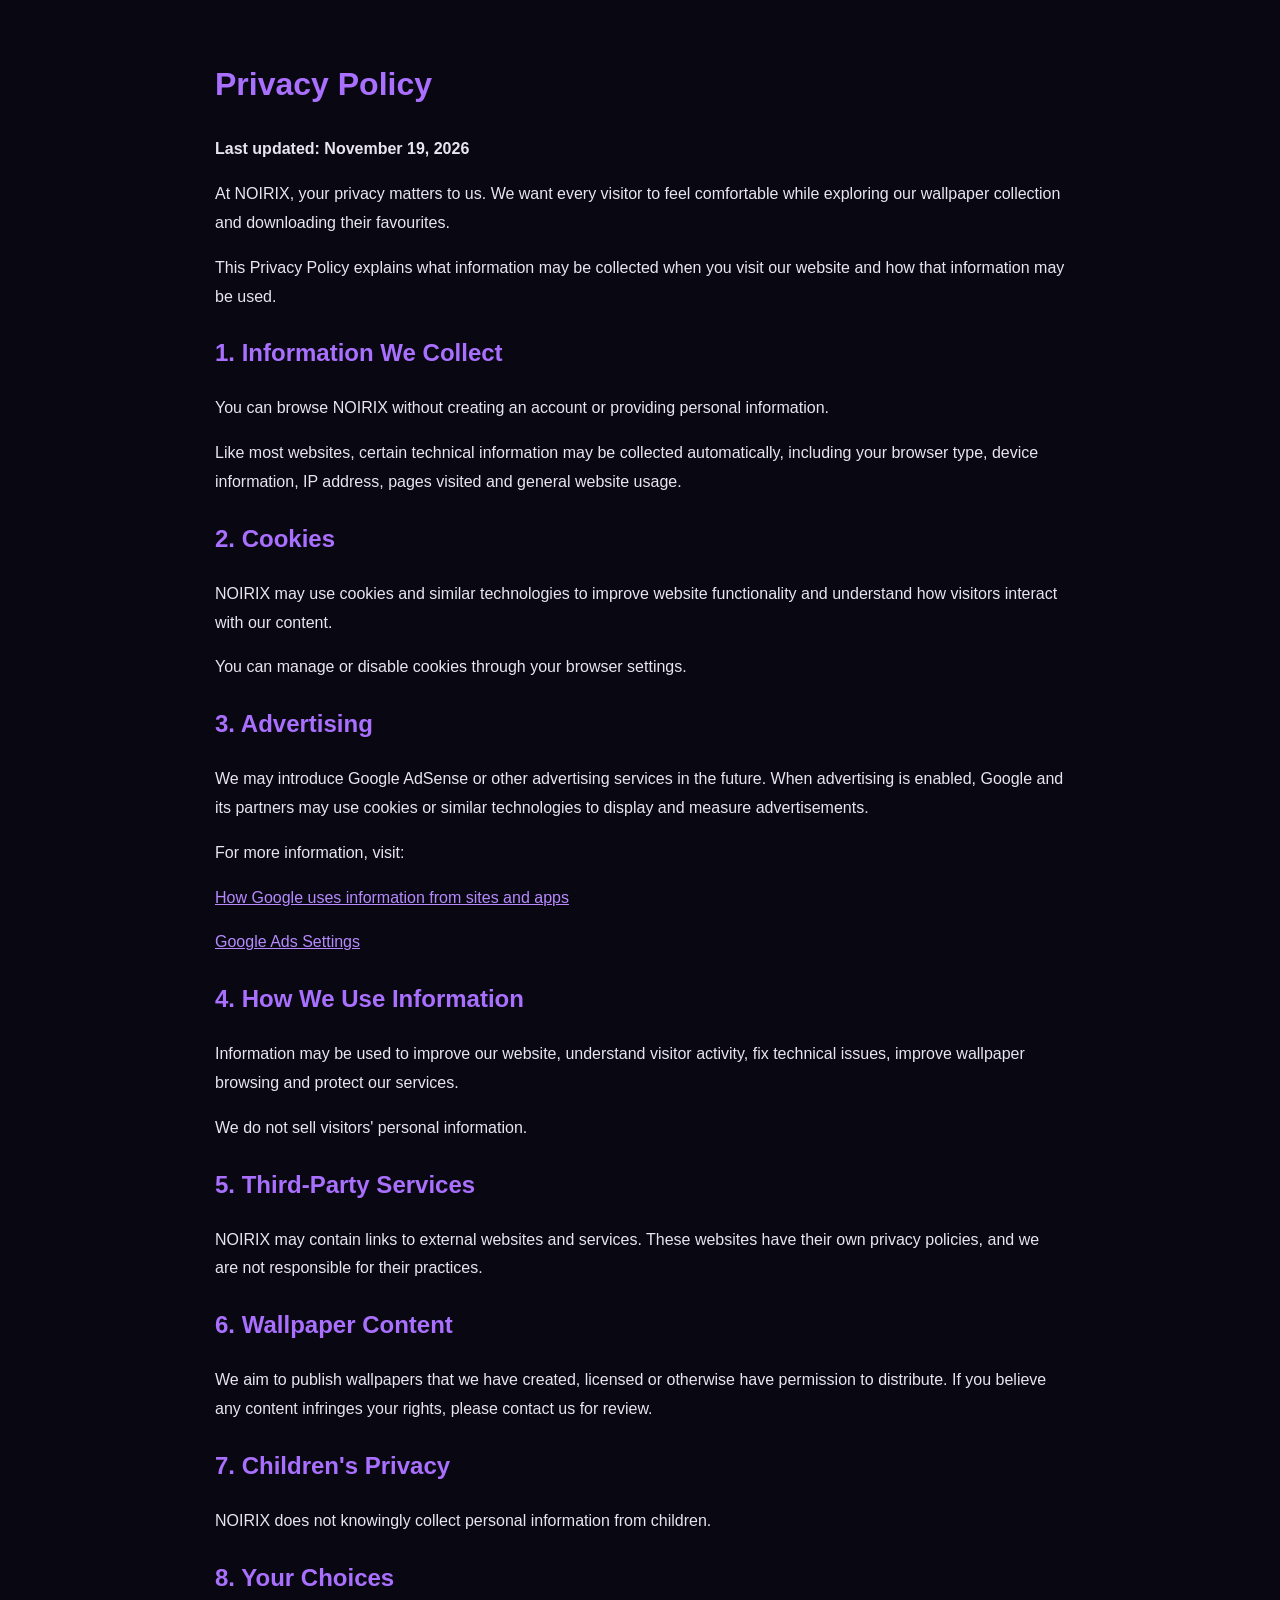
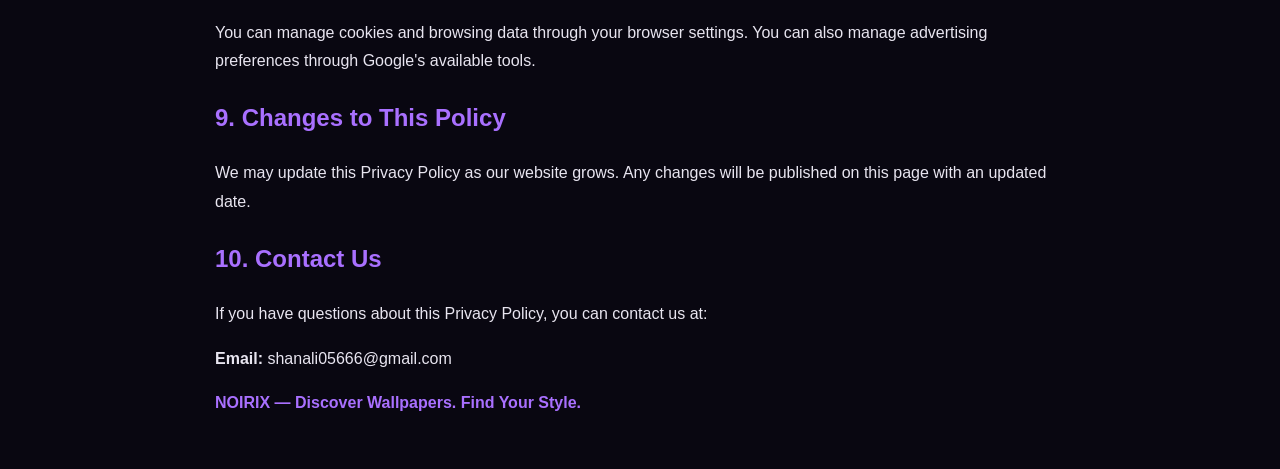
==== privacy.html @ c0ea33f8 "Add files via upload" ====
<!DOCTYPE html>
<html lang="en">
<head>
  <meta charset="UTF-8">
  <meta name="viewport" content="width=device-width, initial-scale=1.0">
  <title>Privacy Policy | NOIRIX</title>
  <style>
    body {
      background: #090711;
      color: #e8e5f0;
      font-family: Arial, sans-serif;
      line-height: 1.8;
      max-width: 850px;
      margin: 0 auto;
      padding: 35px 22px;
    }
    h1, h2 { color: #a970ff; }
    a { color: #b68aff; }
    .brand { color: #a970ff; font-weight: bold; }
  </style>
</head>
<body>

<h1>Privacy Policy</h1>
<p><strong>Last updated: November 19, 2026</strong></p>

<p>At NOIRIX, your privacy matters to us. We want every visitor to feel comfortable while exploring our wallpaper collection and downloading their favourites.</p>

<p>This Privacy Policy explains what information may be collected when you visit our website and how that information may be used.</p>

<h2>1. Information We Collect</h2>
<p>You can browse NOIRIX without creating an account or providing personal information.</p>
<p>Like most websites, certain technical information may be collected automatically, including your browser type, device information, IP address, pages visited and general website usage.</p>

<h2>2. Cookies</h2>
<p>NOIRIX may use cookies and similar technologies to improve website functionality and understand how visitors interact with our content.</p>
<p>You can manage or disable cookies through your browser settings.</p>

<h2>3. Advertising</h2>
<p>We may introduce Google AdSense or other advertising services in the future. When advertising is enabled, Google and its partners may use cookies or similar technologies to display and measure advertisements.</p>
<p>For more information, visit:</p>
<p><a href="https://policies.google.com/technologies/partner-sites">How Google uses information from sites and apps</a></p>
<p><a href="https://adssettings.google.com/">Google Ads Settings</a></p>

<h2>4. How We Use Information</h2>
<p>Information may be used to improve our website, understand visitor activity, fix technical issues, improve wallpaper browsing and protect our services.</p>
<p>We do not sell visitors' personal information.</p>

<h2>5. Third-Party Services</h2>
<p>NOIRIX may contain links to external websites and services. These websites have their own privacy policies, and we are not responsible for their practices.</p>

<h2>6. Wallpaper Content</h2>
<p>We aim to publish wallpapers that we have created, licensed or otherwise have permission to distribute. If you believe any content infringes your rights, please contact us for review.</p>

<h2>7. Children's Privacy</h2>
<p>NOIRIX does not knowingly collect personal information from children.</p>

<h2>8. Your Choices</h2>
<p>You can manage cookies and browsing data through your browser settings. You can also manage advertising preferences through Google's available tools.</p>

<h2>9. Changes to This Policy</h2>
<p>We may update this Privacy Policy as our website grows. Any changes will be published on this page with an updated date.</p>

<h2>10. Contact Us</h2>
<p>If you have questions about this Privacy Policy, you can contact us at:</p>
<p><strong>Email:</strong> shanali05666@gmail.com</p>

<p class="brand">NOIRIX — Discover Wallpapers. Find Your Style.</p>

</body>
</html>
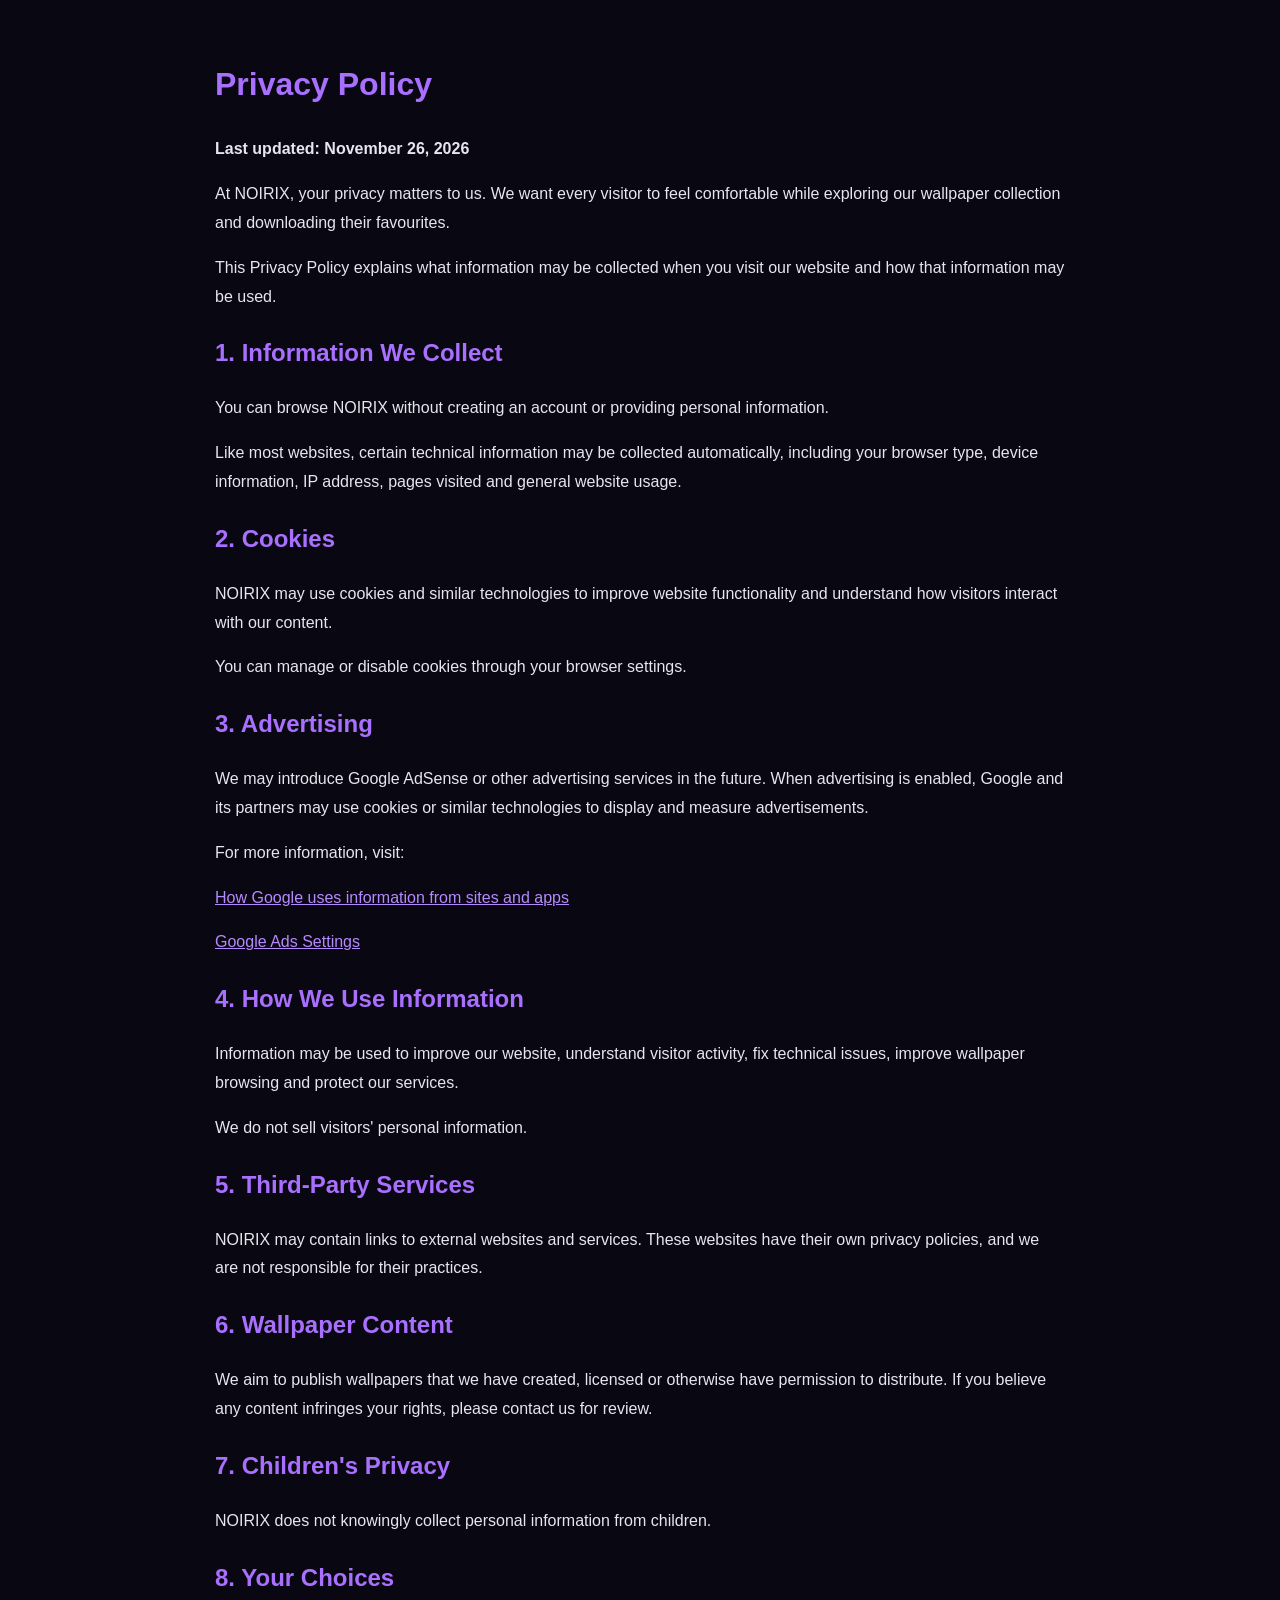
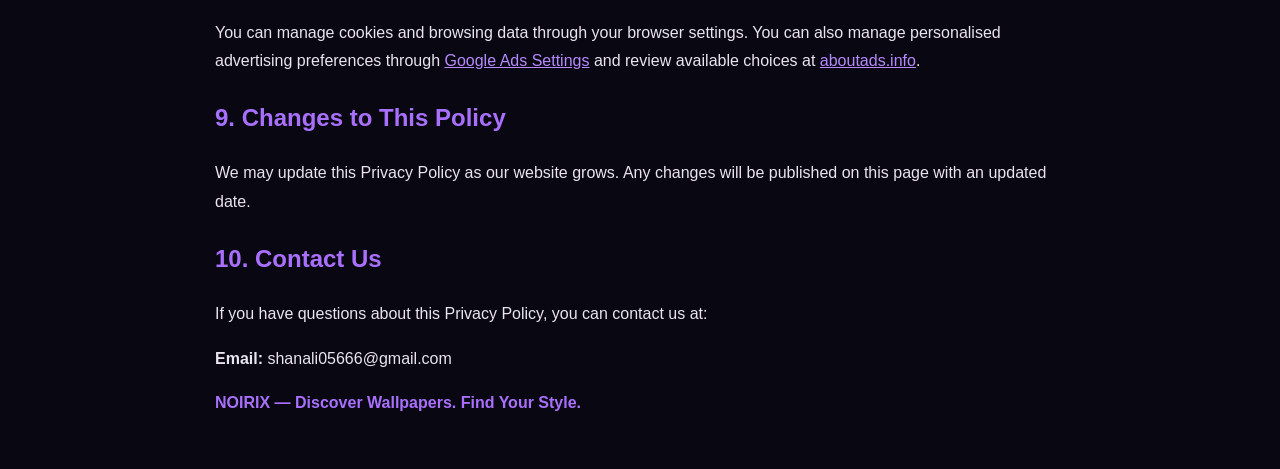
==== commit bc7a25a0: "Prepare privacy policy disclosures for advertising" ====
--- a/privacy.html
+++ b/privacy.html
@@ -23,7 +23,7 @@
 <body>
 
 <h1>Privacy Policy</h1>
-<p><strong>Last updated: November 19, 2026</strong></p>
+<p><strong>Last updated: November 26, 2026</strong></p>
 
 <p>At NOIRIX, your privacy matters to us. We want every visitor to feel comfortable while exploring our wallpaper collection and downloading their favourites.</p>
 
@@ -57,7 +57,7 @@
 <p>NOIRIX does not knowingly collect personal information from children.</p>
 
 <h2>8. Your Choices</h2>
-<p>You can manage cookies and browsing data through your browser settings. You can also manage advertising preferences through Google's available tools.</p>
+<p>You can manage cookies and browsing data through your browser settings. You can also manage personalised advertising preferences through <a href="https://adssettings.google.com/">Google Ads Settings</a> and review available choices at <a href="https://www.aboutads.info/choices/">aboutads.info</a>.</p>
 
 <h2>9. Changes to This Policy</h2>
 <p>We may update this Privacy Policy as our website grows. Any changes will be published on this page with an updated date.</p>
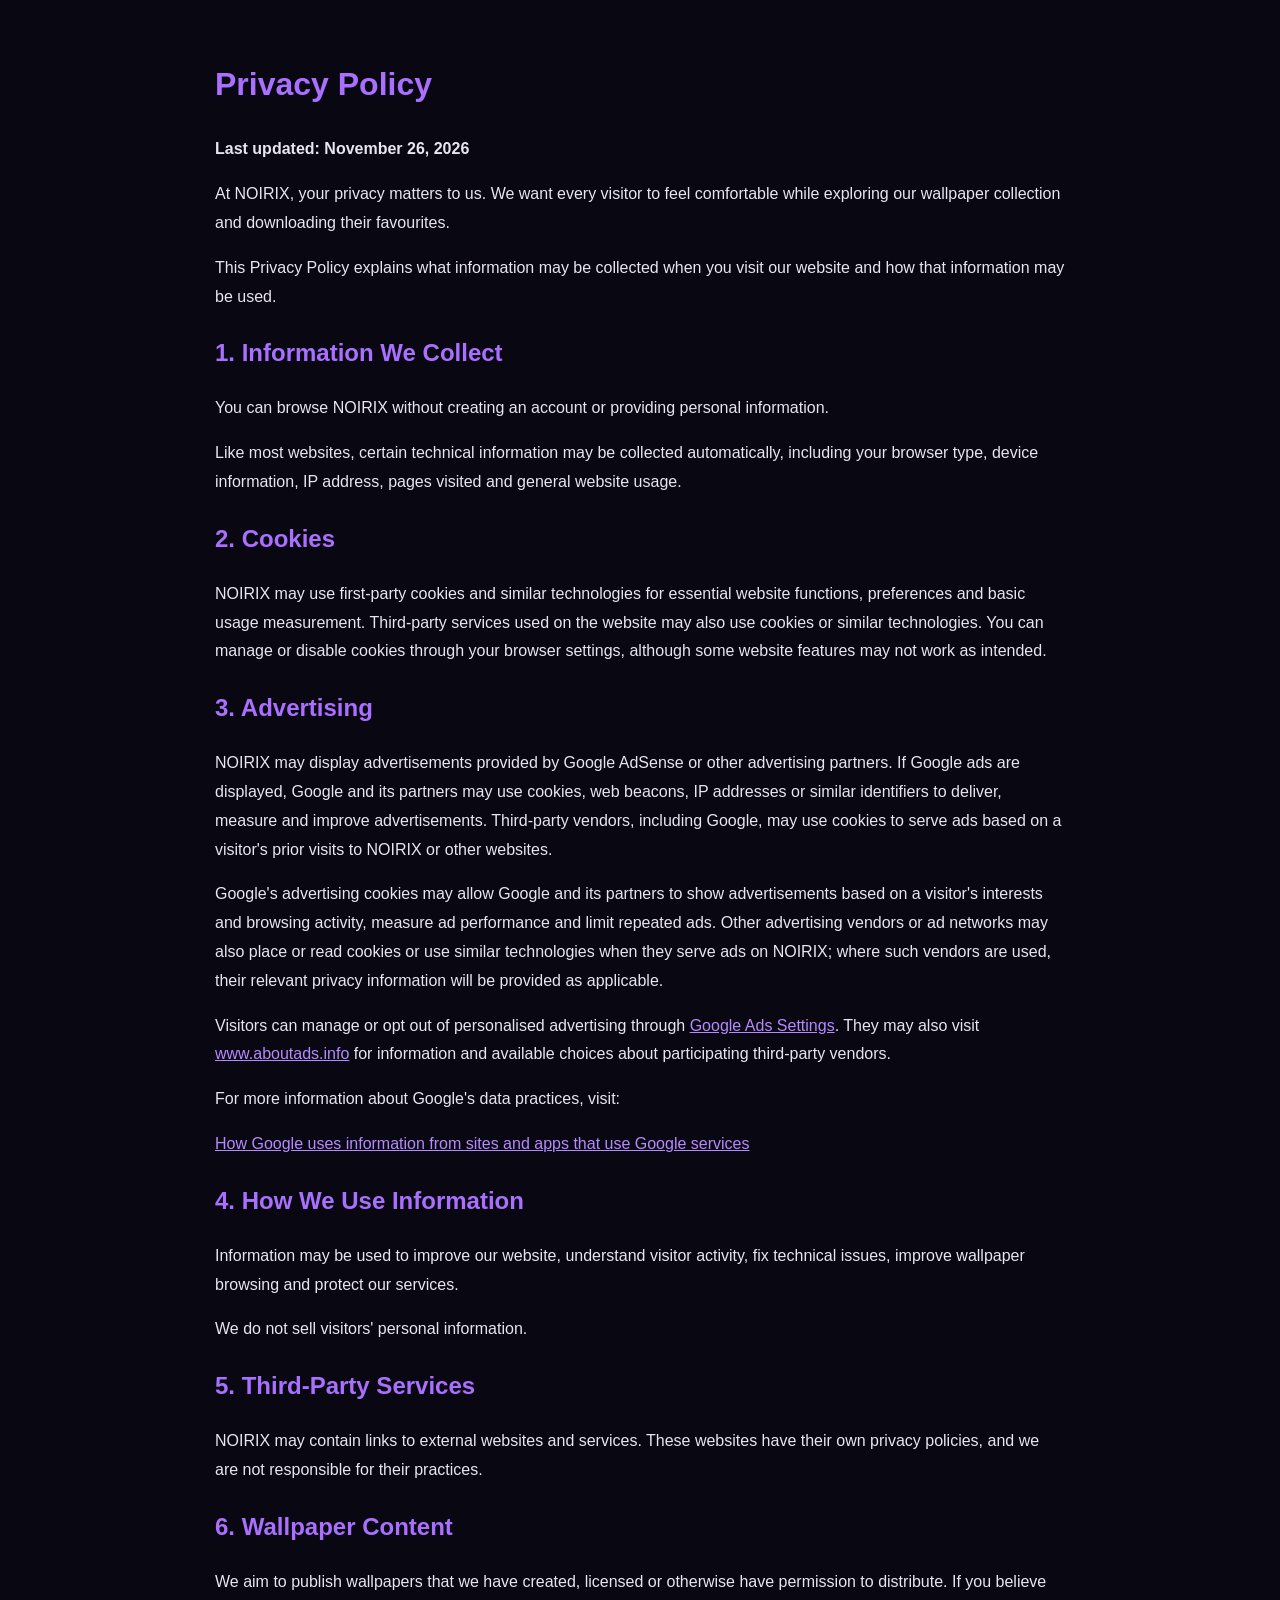
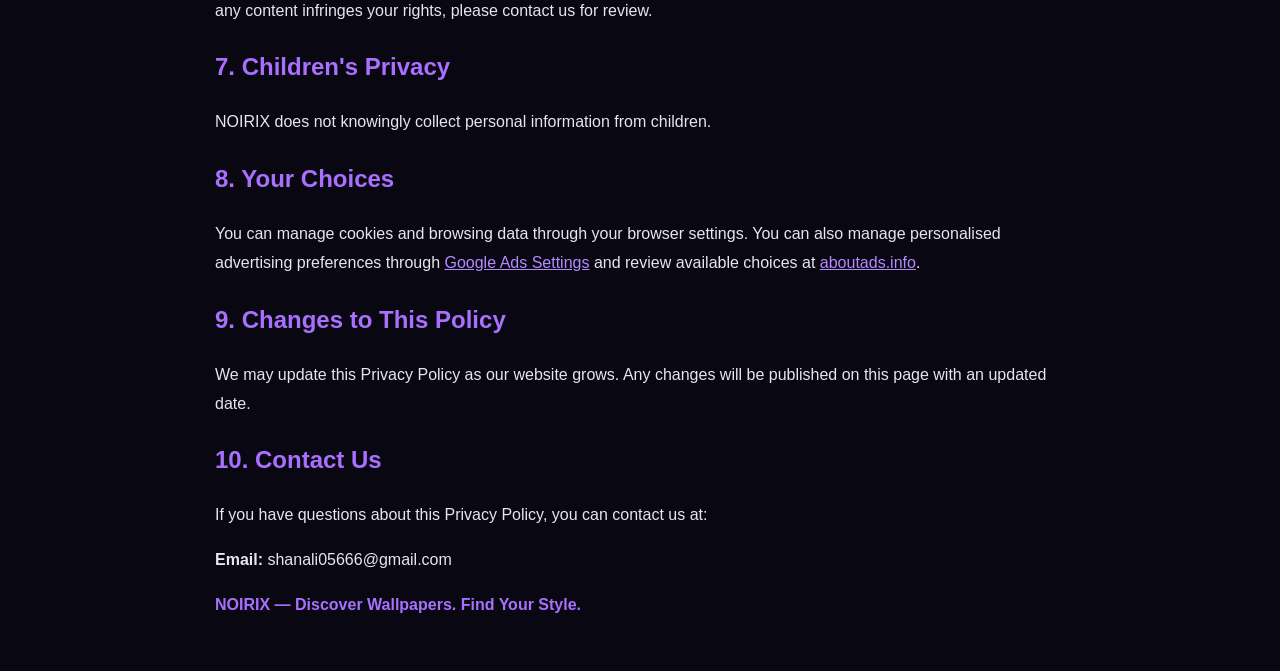
==== commit a35227d8: "Complete AdSense privacy and cookie disclosures" ====
--- a/privacy.html
+++ b/privacy.html
@@ -33,16 +33,16 @@
 <p>You can browse NOIRIX without creating an account or providing personal information.</p>
 <p>Like most websites, certain technical information may be collected automatically, including your browser type, device information, IP address, pages visited and general website usage.</p>
 
-<h2>2. Cookies</h2>
-<p>NOIRIX may use cookies and similar technologies to improve website functionality and understand how visitors interact with our content.</p>
-<p>You can manage or disable cookies through your browser settings.</p>
-
-<h2>3. Advertising</h2>
-<p>We may introduce Google AdSense or other advertising services in the future. When advertising is enabled, Google and its partners may use cookies or similar technologies to display and measure advertisements.</p>
-<p>For more information, visit:</p>
-<p><a href="https://policies.google.com/technologies/partner-sites">How Google uses information from sites and apps</a></p>
-<p><a href="https://adssettings.google.com/">Google Ads Settings</a></p>
-
+<h2>2. Cookies</h2>
+<p>NOIRIX may use first-party cookies and similar technologies for essential website functions, preferences and basic usage measurement. Third-party services used on the website may also use cookies or similar technologies. You can manage or disable cookies through your browser settings, although some website features may not work as intended.</p>
+
+<h2>3. Advertising</h2>
+<p>NOIRIX may display advertisements provided by Google AdSense or other advertising partners. If Google ads are displayed, Google and its partners may use cookies, web beacons, IP addresses or similar identifiers to deliver, measure and improve advertisements. Third-party vendors, including Google, may use cookies to serve ads based on a visitor's prior visits to NOIRIX or other websites.</p>
+<p>Google's advertising cookies may allow Google and its partners to show advertisements based on a visitor's interests and browsing activity, measure ad performance and limit repeated ads. Other advertising vendors or ad networks may also place or read cookies or use similar technologies when they serve ads on NOIRIX; where such vendors are used, their relevant privacy information will be provided as applicable.</p>
+<p>Visitors can manage or opt out of personalised advertising through <a href="https://adssettings.google.com/">Google Ads Settings</a>. They may also visit <a href="https://www.aboutads.info/choices/">www.aboutads.info</a> for information and available choices about participating third-party vendors.</p>
+<p>For more information about Google's data practices, visit:</p>
+<p><a href="https://policies.google.com/technologies/partner-sites">How Google uses information from sites and apps that use Google services</a></p>
+
 <h2>4. How We Use Information</h2>
 <p>Information may be used to improve our website, understand visitor activity, fix technical issues, improve wallpaper browsing and protect our services.</p>
 <p>We do not sell visitors' personal information.</p>
